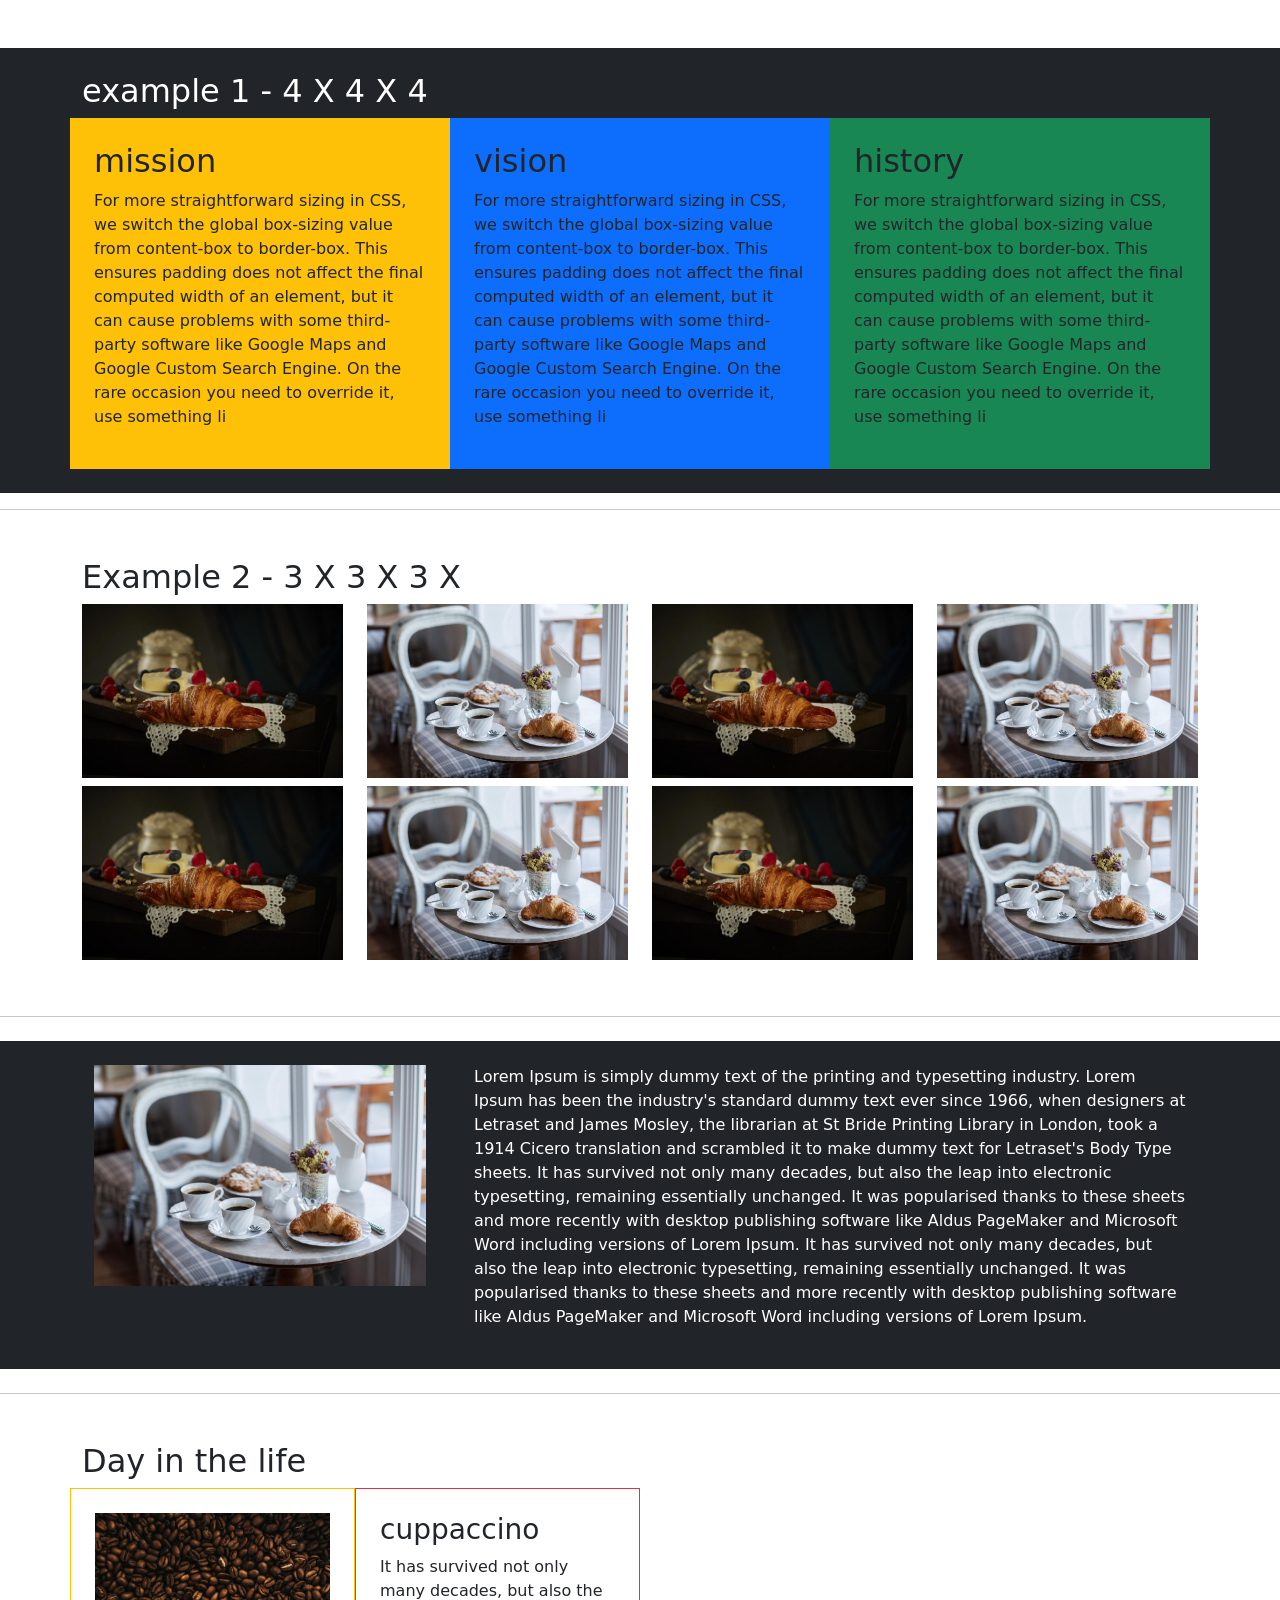
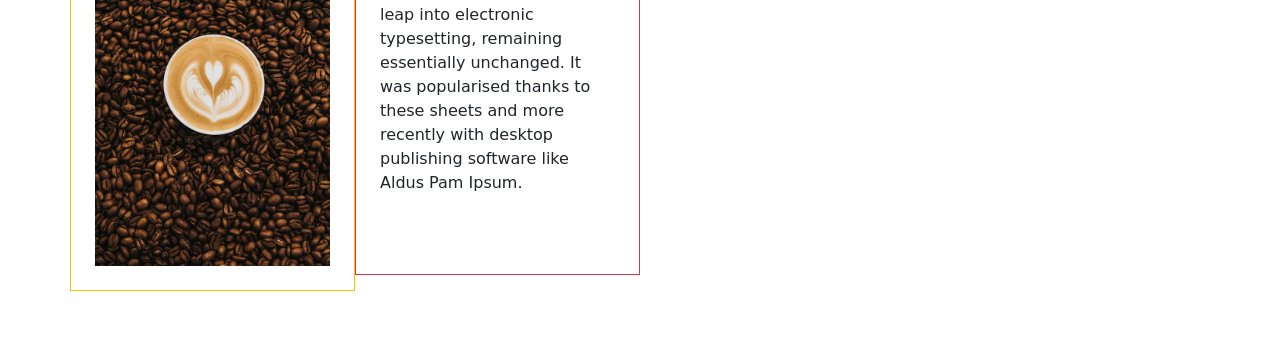
==== grid_system.html @ 01d5b945 "container" ====
<!doctype html>
<html lang="en">
  <head>
    <meta charset="utf-8">
    <meta name="viewport" content="width=device-width, initial-scale=1">
    <title>Bootstrap demo</title>
    <link href="https://cdn.jsdelivr.net/npm/bootstrap@5.3.8/dist/css/bootstrap.min.css" rel="stylesheet" integrity="sha384-sRIl4kxILFvY47J16cr9ZwB07vP4J8+LH7qKQnuqkuIAvNWLzeN8tE5YBujZqJLB" crossorigin="anonymous">
  </head>
  <body>
   <section class="mt-5 bg-dark p-4">
    <div class="container">
        <div class="row">
            <h2 class="text-white"> example 1 - 4 X 4 X 4</h2>
            <div class="col-md-4 bg-warning p-4">
                <h2>mission</h2>
                <p>For more straightforward sizing in CSS, we switch the global box-sizing value from content-box to border-box. This ensures padding does not affect the final computed width of an element, but it can cause problems with some third-party software like Google Maps and Google Custom Search Engine.

                 On the rare occasion you need to override it, use something li</p>
            </div>
            <div class="col-md-4 bg-primary p-4">
                <h2>vision</h2>
                <p>For more straightforward sizing in CSS, we switch the global box-sizing value from content-box to border-box. This ensures padding does not affect the final computed width of an element, but it can cause problems with some third-party software like Google Maps and Google Custom Search Engine.

                On the rare occasion you need to override it, use something li</p>
            </div>
            <div class="col-md-4 bg-success p-4">
                <h2>history</h2>
                <p>For more straightforward sizing in CSS, we switch the global box-sizing value from content-box to border-box. This ensures padding does not affect the final computed width of an element, but it can cause problems with some third-party software like Google Maps and Google Custom Search Engine.

                On the rare occasion you need to override it, use something li</p>
            </div>
        </div>
    </div>
   </section>
   <!-- Example 1 end -->
    <hr>
    <section class="mt-5 mb-5">
        <div class="container">
            <div class="row">
                <h2>Example 2 - 3 X 3 X 3 X</h2>
            <div class="col-md-3 mb-2">
                <img src="images/pastries3.jpg"
                class="img-fluid"/>
            </div>
            <div class="col-md-3 mb-2">
                <img src="images/pastries4.jpg"
                class="img-fluid"/>
            </div>
             <div class="col-md-3 mb-2">
                <img src="images/pastries3.jpg"
                class="img-fluid"/>
            </div>
             <div class="col-md-3 mb-2">
                <img src="images/pastries4.jpg"
                class="img-fluid"/>
            </div>
             <div class="col-md-3 mb-2">
                <img src="images/pastries3.jpg"
                class="img-fluid"/>
            </div>
             <div class="col-md-3 mb-2">
                <img src="images/pastries4.jpg"
                class="img-fluid"/>
            </div>
             <div class="col-md-3 mb-2">
                <img src="images/pastries3.jpg"
                class="img-fluid"/>
            </div>
             <div class="col-md-3 mb-2">
                <img src="images/pastries4.jpg"
                class="img-fluid"/>
            </div>
         </div>
    </section>
    <hr>
    <section class="mt-4 mb-4 bg-dark text-white">
        <div class="container">
            <div class="row">
                <div class="col-md-4 p-4">
                    <img src="images/pastries4.jpg"
                    class="img-fluid"/>
                </div>
                <div class="col-md-8 p-4">
                    <p>Lorem Ipsum is simply dummy text of the printing and typesetting industry. Lorem Ipsum has been the industry's standard dummy text ever since 1966, when designers at Letraset and James Mosley, the librarian at St Bride Printing Library in London, took a 1914 Cicero translation and scrambled it to make dummy text for Letraset's Body Type sheets. It has survived not only many decades, but also the leap into electronic typesetting, remaining essentially unchanged. It was popularised thanks to these sheets and more recently with desktop publishing software like Aldus PageMaker and Microsoft Word including versions of Lorem Ipsum.
                        It has survived not only many decades, but also the leap into electronic typesetting, remaining essentially unchanged. It was popularised thanks to these sheets and more recently with desktop publishing software like Aldus PageMaker and Microsoft Word including versions of Lorem Ipsum.
                    </p>
                </div>
            </div>
        </div>
    </section>
    <hr>
    <section class="mt-5 mb-5">
        <div class="container">
            <div class="row">
                <h2>Day in the life</h2>
                <div class="col-md-3 p-4 border border-warning">

                    <img src="images/squ1.avif" class="img-fluid"/>
                </div>
                <div class="col-md-3 mb-3 border border-danger p-4">
                    <h3>cuppaccino</h3>
                    <p>It has survived not only many decades, but also the leap into electronic typesetting, remaining essentially unchanged. It was popularised thanks to these sheets and more recently with desktop publishing software like Aldus Pam Ipsum.</p>
                    </div>
                </div>
                <div class="col-md-9"></div>
                <div class="col-md-9"></div>
                <div class="col-md-3"></div>
            </div>
        </div>
    </section>
    <script src="https://cdn.jsdelivr.net/npm/bootstrap@5.3.8/dist/js/bootstrap.bundle.min.js" integrity="sha384-FKyoEForCGlyvwx9Hj09JcYn3nv7wiPVlz7YYwJrWVcXK/BmnVDxM+D2scQbITxI" crossorigin="anonymous"></script>
  </body>
</html>
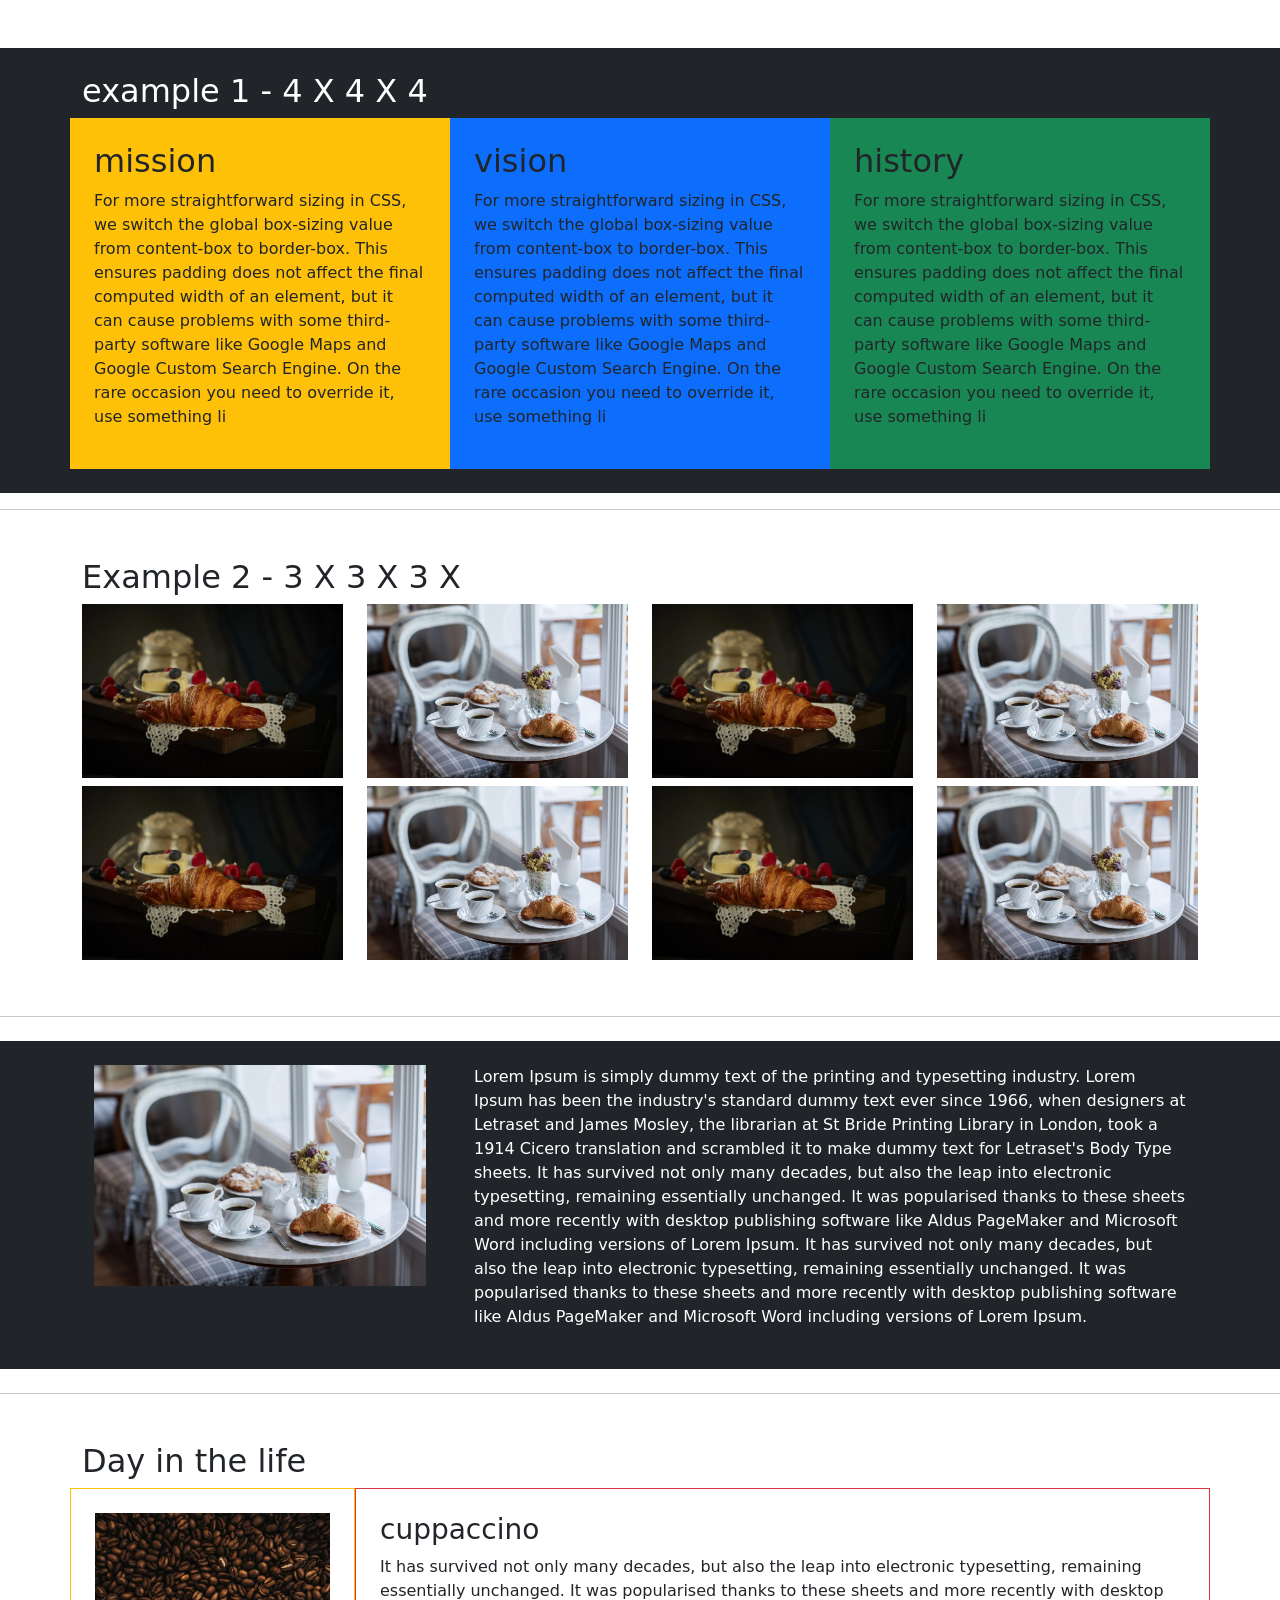
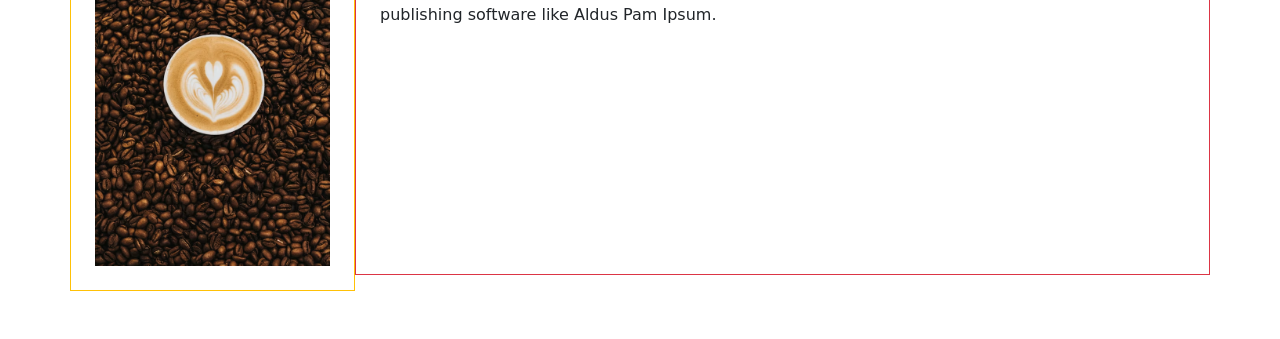
==== commit d96c3aa3: "carousels" ====
--- a/grid_system.html
+++ b/grid_system.html
@@ -97,12 +97,11 @@
 
                     <img src="images/squ1.avif" class="img-fluid"/>
                 </div>
-                <div class="col-md-3 mb-3 border border-danger p-4">
+                <div class="col-md-9 mb-3 border border-danger p-4">
                     <h3>cuppaccino</h3>
                     <p>It has survived not only many decades, but also the leap into electronic typesetting, remaining essentially unchanged. It was popularised thanks to these sheets and more recently with desktop publishing software like Aldus Pam Ipsum.</p>
                     </div>
                 </div>
-                <div class="col-md-9"></div>
                 <div class="col-md-9"></div>
                 <div class="col-md-3"></div>
             </div>
